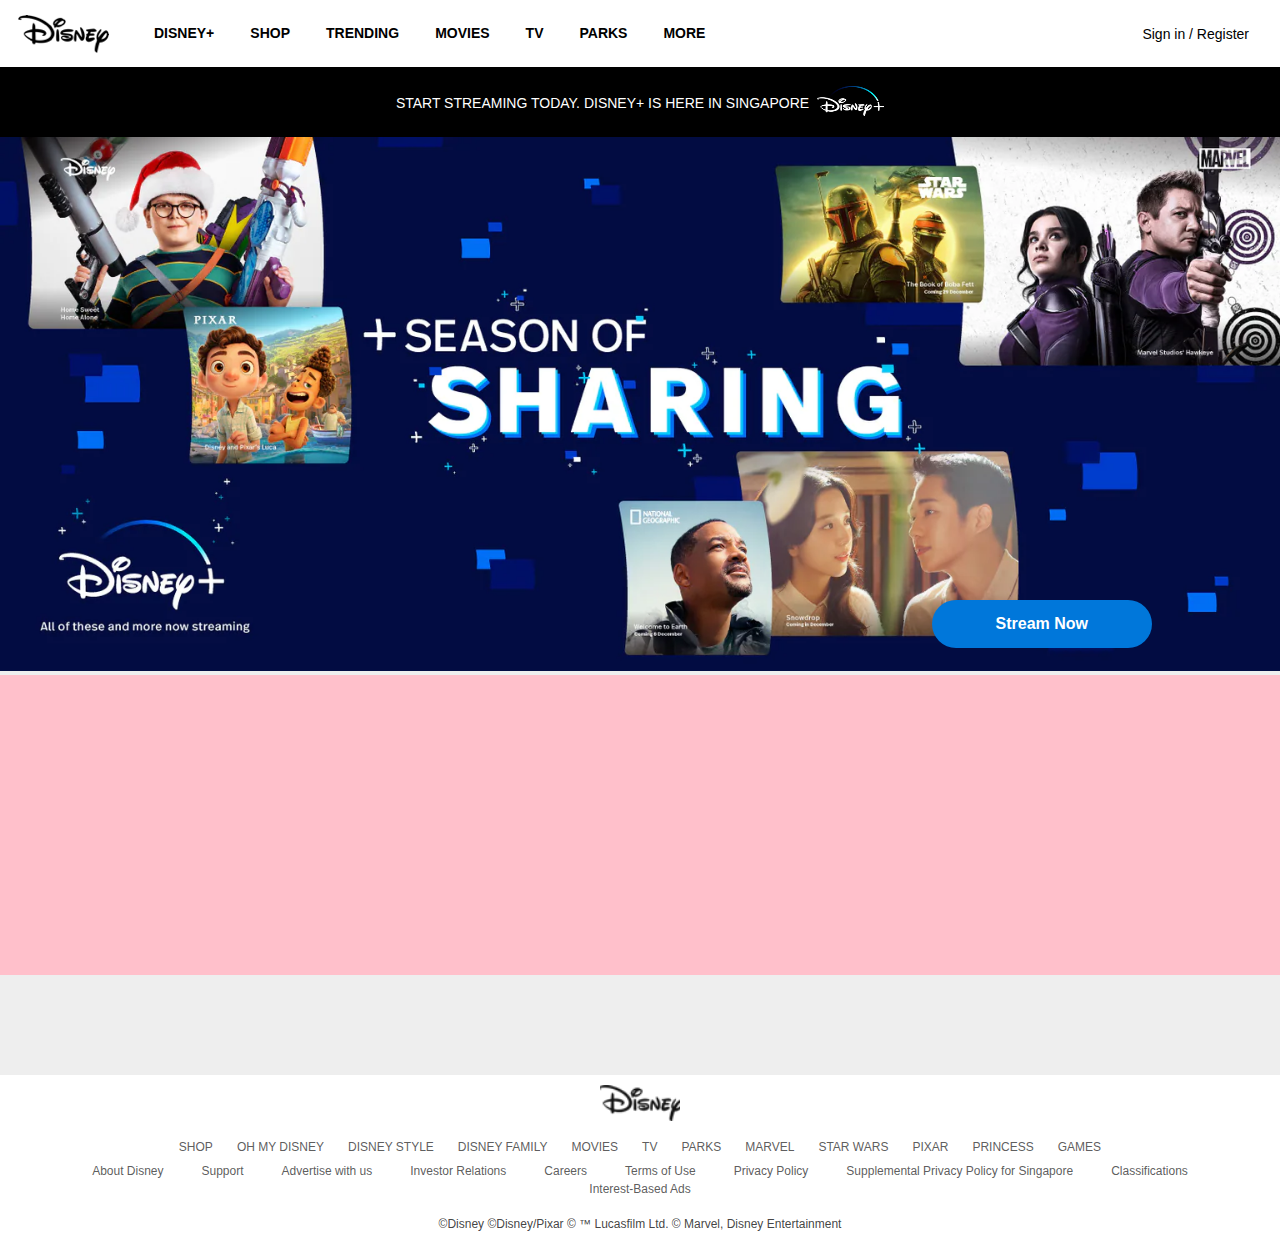
==== src/html/index.html @ b265f733 "Merge branch 'main' of https://github.com/ddbdzung/BTL_Web_HIT_2021" ====
<!DOCTYPE html>
<html lang="en">
<head>
    <meta charset="UTF-8">
    <meta http-equiv="X-UA-Compatible" content="IE=edge">
    <meta name="viewport" content="width=device-width, initial-scale=1.0">
    <title></title>
    <link rel="stylesheet" href="./assets/font/icon/themify-icons/themify-icons.css">
    <link rel="stylesheet" href="../../assets/css/template_2.css">
    <link rel="stylesheet" href="../../assets/css/disney.css">
</head>
<body>
    <div id="app">
        <div id="header">
            <div class="left-header">
                <ul class="nav">
                    <li>
                        <a class="disney-logo-header" id="HeadingDisney" href="#"></a>
                    </li>
                    <li>
                        <a class="heading" id="HeadingDisneyPlus" href="#">Disney+</a>
                    </li>
                    <li>
                        <a class="heading" id="HeadingShop" href="#">Shop</a>
                        <span class="subnav subnav-shop">
                            <a href="#">Mickey Mouse and Friends</a>
                            <a href="#">Disney and Pixar</a>
                            <a href="#">Marvel</a>
                            <a href="#">Frozen</a>
                            <a href="#">Princess</a>
                            <a href="#">Star Wars</a>
                        </span>
                    </li>
                    <li>
                        <a class="heading" id="HeadingTrending" href="#">Trending</a>
                        <span class="subnav subnav-trending">
                            <a href="#">Oh My Disney</a>
                            <a href="#">Disney Style</a>
                            <a href="#">Disney Family</a>
                        </span>
                    </li>
                    <li>
                        <a class="heading" id="HeadingMovies" href="#">Movies</a>
                        <span class="subnav subnav-movies">
                            <a href="#">In Cinemas & More</a>
                            <a href="#">Marvel Studio's Black window</a>
                            <a href="#">Disney's Jungle Cruise</a>
                            <a href="#">Disney's Cruella</a>
                        </span>
                    </li>
                    <li>
                        <a class="heading" id="HeadingTv" href="#">Tv</a>
                        <span class="subnav subnav-tv">
                            <a href="#">Birthday Book</a>
                            <a href="#">TV Schedule</a>
                        </span>
                    </li>
                    <li>
                        <a class="heading" id="HeadingParks" href="#">Parks</a>
                    </li>
                    <li>
                        <a class="heading" id="HeadingMore" href="#">More</a>
                        <span class="subnav subnav-more">
                            <a href="#">Marvel</a>
                            <a href="#">Pixar</a>
                            <a href="#">Disney Princess</a>
                            <a href="#">Star Wars</a>
                            <a href="#">Games</a>
                        </span>
                    </li>
                </ul>
            </div>
            <div class="right-header">
                <a id="signin-register" href="#">Sign in / Register</a>
            </div>
        </div>
        <div id="content-container">
            <div class="head-content-container">
                <div class="head-content-line">
                    <a id="head-content-click" href="#"></a>
                    <span id="head-content" href="#">Start streaming today. Disney+ is here in Singapore</span>
                    <span class="logo-head-content-container">
                        <img src="../../assets/lib/disney/disney-plus.png" id="head-content-logo" alt="disney-plus-img">
                    </span>
                </div>
            </div>

            <div id="slider">
                <a href="#" id="slider-image-click">
                    <img id="slider-image" src="../../assets/lib/disney/slider.webp" alt="">
                </a>
                <div class="stream-btn-container">
                    <a class="stream-btn" href="#">Stream Now</a>
                </div>
            </div>

            <div id="bound">
                
            </div>
        </div>
        <div id="footer">
            <div class="footer-container">
                <div class="logofooter-container"></div>
                <ul id="nav-footer-about">
                    <li><a href="#">SHOP</a></li>
                    <li><a href="#">OH MY DISNEY</a></li>
                    <li><a href="#">DISNEY STYLE</a></li>
                    <li><a href="#">DISNEY FAMILY</a></li>
                    <li><a href="#">MOVIES</a></li>
                    <li><a href="#">TV</a></li>
                    <li><a href="#">PARKS</a></li>
                    <li><a href="#">MARVEL</a></li>
                    <li><a href="#">STAR WARS</a></li>
                    <li><a href="#">PIXAR</a></li>
                    <li><a href="#">PRINCESS</a></li>
                    <li><a href="#">GAMES</a></li>
                </ul>
                <ul id="nav-footer-legal">
                    <li><a href="#">About Disney</a></li>
                    <li><a href="#">Support</a></li>
                    <li><a href="#">Advertise with us</a></li>
                    <li><a href="#">Investor Relations</a></li>
                    <li><a href="#">Careers</a></li>
                    <li><a href="#">Terms of Use</a></li>
                    <li><a href="#">Privacy Policy</a></li>
                    <li><a href="#">Supplemental Privacy Policy for Singapore</a></li>
                    <li><a href="#">Classifications</a></li>
                    <li><a href="#">Interest-Based Ads</a></li>
                </ul>
                <div id="footer-copyright">
                    ©Disney ©Disney/Pixar © ™ Lucasfilm Ltd. © Marvel, 
                    <span class="branding">
                        Disney Entertainment
                    </span>
                </div>
            </div>
        </div>
    </div>
</body>
</html>
---- assets/css/template_2.css ----
/** 
 ** Dành cho layout sử dụng flex-box thuần, không dùng float
 */
/* Begin General */

* {
    box-sizing: border-box;
    margin: 0;
    padding: 0;
}

a {
    color: #000;
}

html {
    font-family: Helvetica, Arial, sans-serif;
}

body {
    background-color: rgb(238, 238, 238);
}

/* End General */

#app {
    position: relative;
    width: 100vw;
    min-height: 100vh;
}

#app::after {
    content: '';
    display: block;
    height: 165px; /* Set same as footer's height */
}

/* Begin Header */

#header {
    height: 67px;
    width: 100%;
    background-color: #fff !important;
    display: flex;
    flex-direction: row;
    justify-content: space-between;
    font-size: 14px;
    position: relative;
    z-index: 11;
}

.left-header {
    height: inherit;
    flex-grow: 7;

}

.left-header .nav {
    list-style-type: none;
    display: flex;
    flex-direction: row;
    justify-content: flex-start;
}

.left-header .disney-logo-header {
    display: inline-block;
    background-image: url(../../assets/lib/disney/disney-logo-header.png);
    background-repeat: no-repeat;
    background-position-y: 50%;
    height: 26px;
    width: 100px;
}

.left-header .nav li {
    height: 67px;
}

.left-header .nav li > a {
    font-weight: bold;
    line-height: 67px;
    display: block;
    height: 67px;
    text-transform: uppercase;
    text-decoration: none;
    margin: 0 18px;
}

.left-header .nav .subnav a {
    text-transform: capitalize;
}

.left-header .nav .subnav {
    display: none;
    position: absolute;
    top: 100%;
    left: 0;
    right: 0;
    height: 54px;
}

.left-header .nav li:hover .subnav {
    display: inline-block;
    position: absolute;
    left: 0;
    right: 0;
    background-color: #303030;
}

.left-header .nav li:hover > a:not(#HeadingDisneyPlus, #HeadingDisney, #HeadingParks):before {
    content: "";
    position: absolute;
    bottom: 0;
    border-left: solid transparent 9px;
    border-right: solid transparent 9px;
    border-bottom: solid #232b2d 9px;
    border-radius: 0;
    background-color: transparent;
    height: 0;
    width: 0;
}

.left-header .nav li:hover .subnav > a {
    display: inline-block;
    text-decoration: none;
    font-size: 14px;
    font-weight: 600;
    color: white;
    padding: 0 20px;
    line-height: 54px;
}

.left-header .nav li:hover .subnav > a:before {
    content: "";
    padding-left: 20px;
}

.left-header .nav li:hover .subnav > a:hover {
    font-size: 15px;
}

.right-header {
    flex-grow: 3;
    display: flex;
    justify-content: flex-end;
    align-items: center;
}

.right-header #signin-register {
    display: inline-block;
    padding: 12px 6px;
    text-decoration: none !important;
    font-weight: 400;
    margin-right: 25px;
}

/* End Header */

/* Begin Footer */

#footer {
    height: 165px;
    width: 100%;
    margin: 32px 0 0 0;
    position: absolute;
    z-index: 1;
    bottom: 0;
    background-color: #fff !important;
}

.footer-container {
    margin-top: 10px;
    padding: 0 24px;
}

.logofooter-container {
    width: 80px;
    height: 36px;
    padding-left: 4px;
    margin: 0 auto;
    background: url(../lib/disney/disney-logo-footer.png) top center / cover no-repeat;
}

#nav-footer-about {
    padding: 16px 0 6px 0;
    display: flex;
    flex-direction: row;
    justify-content: center;
    flex-wrap: wrap;

}

#nav-footer-legal {
    padding-bottom: 20px;
    display: flex;
    flex-direction: row;
    justify-content: center;
    flex-wrap: wrap;
}

#nav-footer-about > li {
    list-style-type: none;
    margin: 0 12px;
}

#nav-footer-legal > li {
    list-style-type: none;
    margin: 0 14px;
    padding: 0 5px;
}

#nav-footer-about > li:first-child {
    padding-left: 15px;
}

#nav-footer-about > li:last-child {
    padding-right: 15px;
}

#nav-footer-legal > li > a,
#nav-footer-about > li > a {
    color: rgba(51, 51, 51, 0.808);
    font-size: 12px;
    line-height: 14.4px;
    text-decoration: none;
    font-weight: lighter;
}

#nav-footer-legal > li > a:hover,
#nav-footer-about > li > a:hover {
    color: #1786eb;
}

#footer-copyright {
    color: rgba(51, 51, 51, 0.925);
    font-size: 12px;
    margin: 0 2px;
    text-align: center;
}

/* End Footer */
---- assets/css/disney.css ----
#content-container {}

/* Begin head-content-container */

.head-content-container {
    width: 100%;
    height: 70px;
    background-color: #000;
    padding: 9px 0 8px 0;
}

.head-content-container:hover {
    cursor: pointer;
}

.head-content-line {
    position: relative;
    width: 100%;
    height: 100%;
    display: flex;
    flex-direction: row;
    justify-content: center;
    align-items: center;
}

#head-content-click {
    position: absolute;
    width: 100%;
    height: 100%;
    top: 0;
    left: 0;
    z-index: 10;
    text-decoration: none;
}

#head-content {
    color: white;
    text-align: center;
    text-decoration: none;
    text-transform: uppercase;
    padding: 9px 0 8px 0;
    font-size: 14px;
    font-weight: normal;
}

#head-content-logo {
    width: 67px;
    height: 30px;
    margin-left: 8px;
}

/* End head-content-container */

/* Begin slider */

#slider {
    overflow: hidden;
    position: relative;
}

#slider-image-click {
    text-decoration: none;
}

#slider-image {
    width: 100%;
    height: 100%;
    transition: 0.25s linear;
}

#slider-image-click:hover #slider-image {
    transform: scale(1.03);
    cursor: pointer;
}

.stream-btn-container {
    position: absolute;
    bottom: 5%;
    right: 10%;
    z-index: 1;
    border: 1px;
}

.stream-btn {
    border-radius: 24px;
    background-color: rgb(0, 119, 218);
    display: inline-block;
    padding: 16px 64px;
    font-size: 16px;
    font-weight: 600;
    line-height: 16px;
    color: #fff;
    text-decoration: none;
}

.stream-btn:hover {
    cursor: pointer;
    background-color: rgb(0, 112, 204);
}

/* End slider */

/* Begin Bound */

#bound {
    width: 100%;
    padding: 20px 0;
    height: 300px;
    background-color: pink;
    margin-bottom: 100px;
}
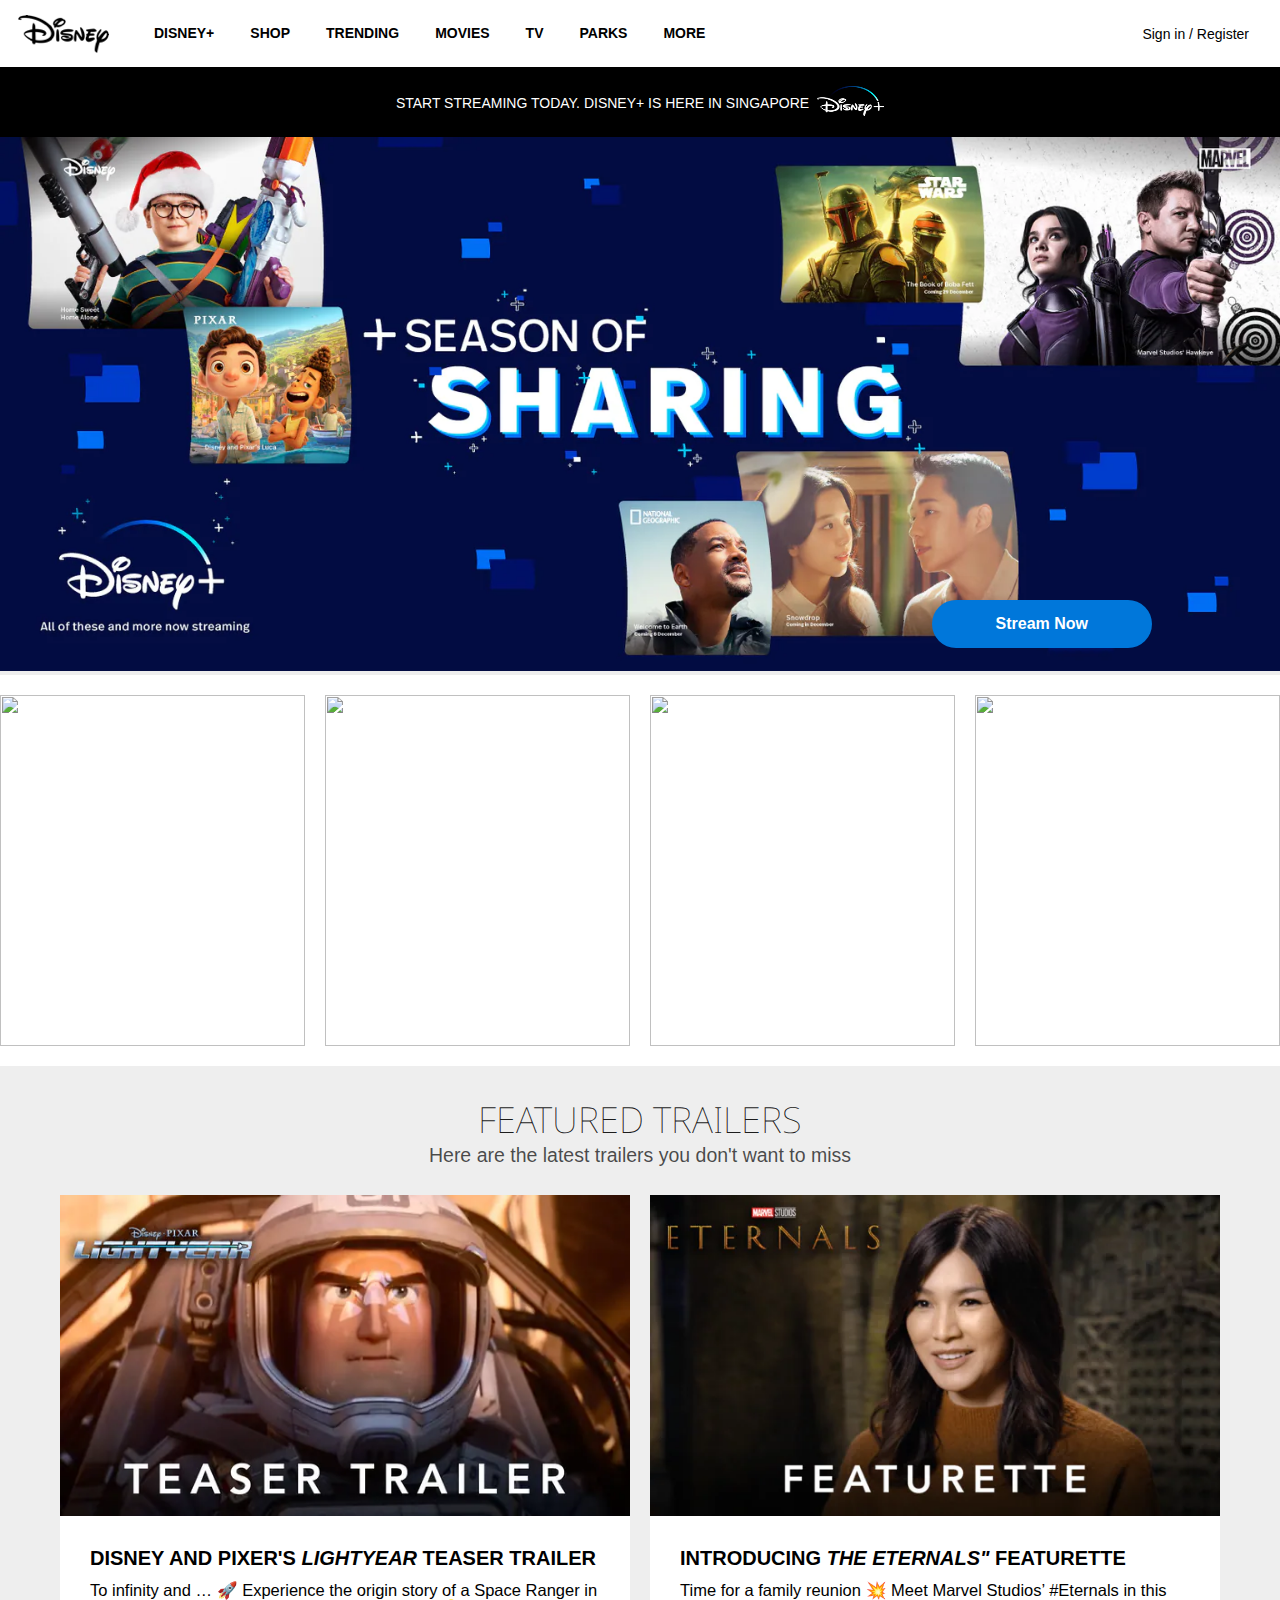
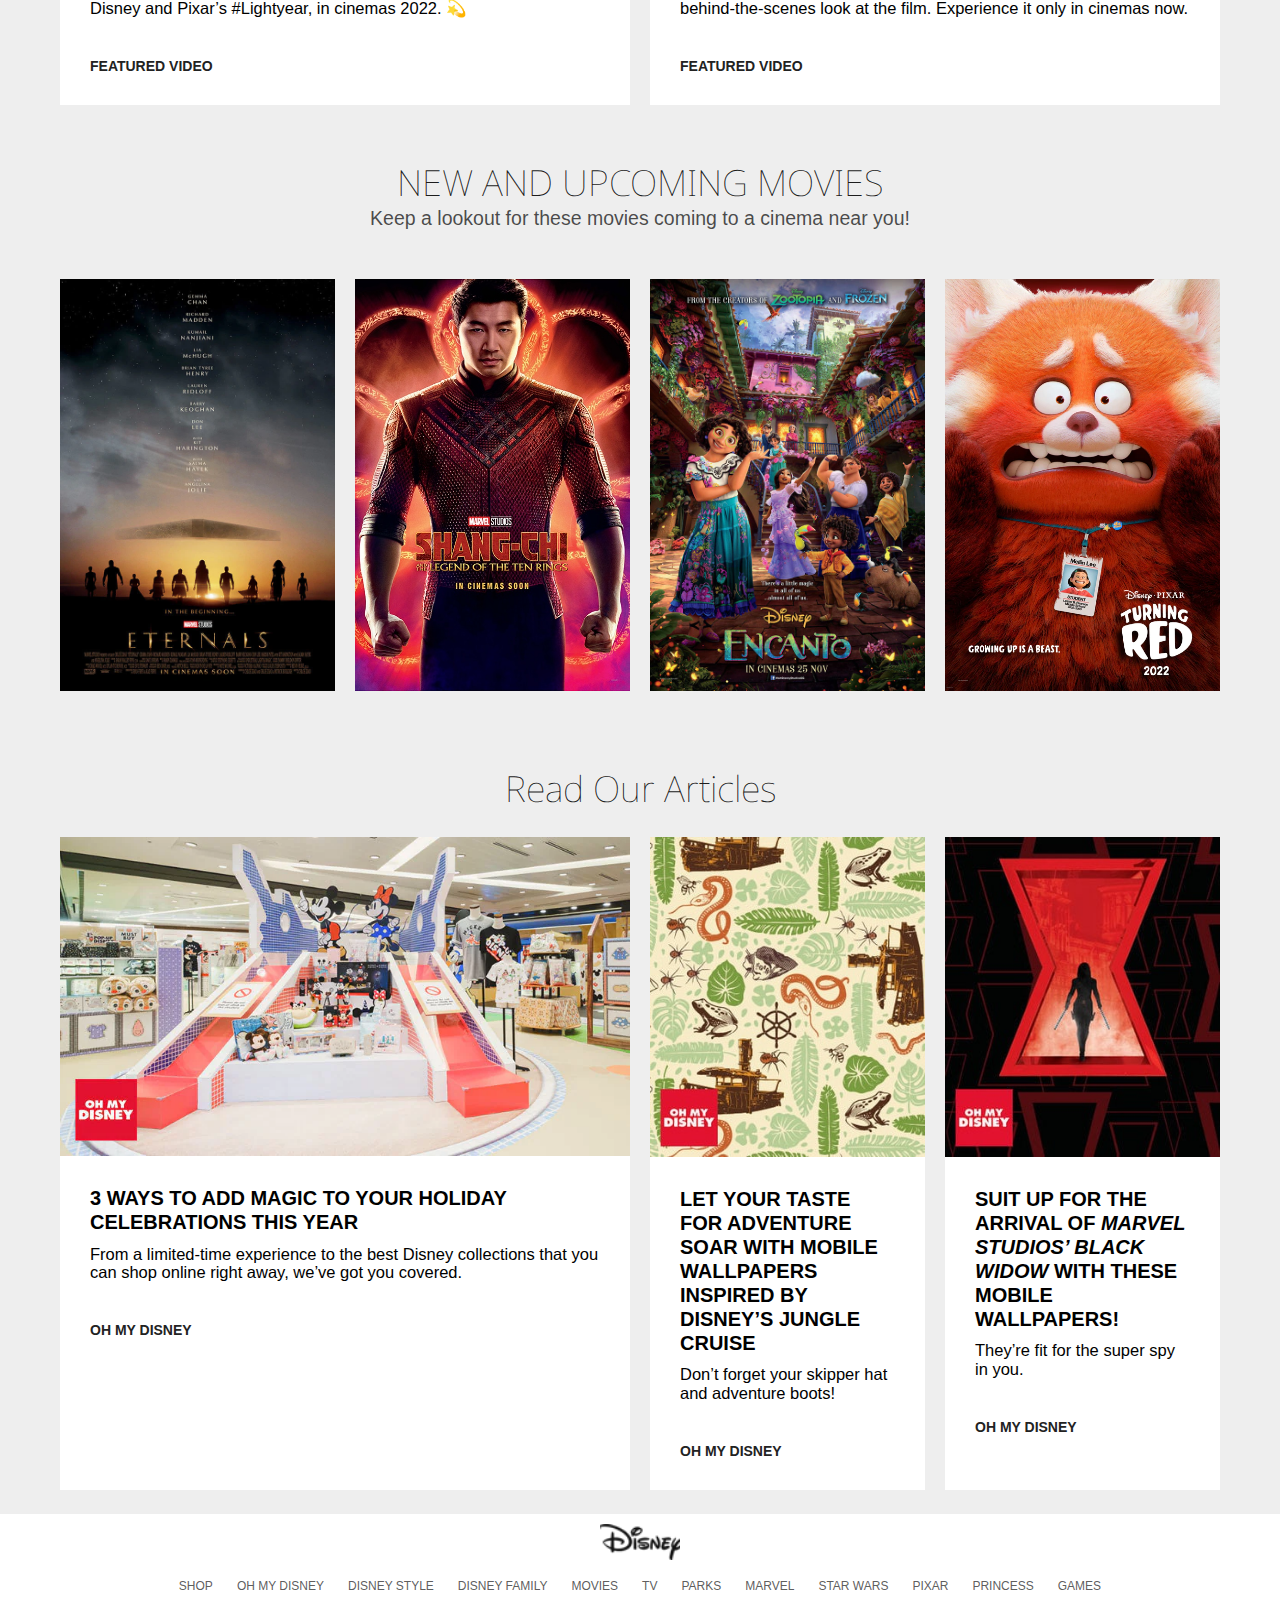
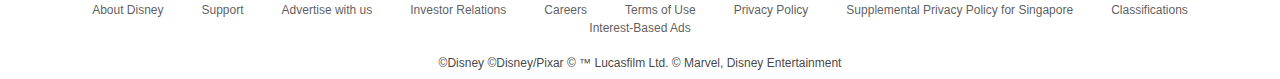
==== commit ec7a3d2a: "Finish 80% Disney_HomePage and fix template.css" ====
--- a/src/html/index.html
+++ b/src/html/index.html
@@ -8,6 +8,9 @@
     <link rel="stylesheet" href="./assets/font/icon/themify-icons/themify-icons.css">
     <link rel="stylesheet" href="../../assets/css/template_2.css">
     <link rel="stylesheet" href="../../assets/css/disney.css">
+    <link rel="preconnect" href="https://fonts.googleapis.com">
+    <link rel="preconnect" href="https://fonts.gstatic.com" crossorigin>
+    <link href="https://fonts.googleapis.com/css2?family=Noto+Sans&display=swap" rel="stylesheet">
 </head>
 <body>
     <div id="app">
@@ -74,6 +77,7 @@
                 <a id="signin-register" href="#">Sign in / Register</a>
             </div>
         </div>
+
         <div id="content-container">
             <div class="head-content-container">
                 <div class="head-content-line">
@@ -94,10 +98,308 @@
                 </div>
             </div>
 
-            <div id="bound">
-                
-            </div>
+            <div id="main-content-1">
+                <div class="main-content-1-container">
+                    <div class="item-container item-container-1">
+                        <div class="aspect-ratio item mc1-item-1">
+                            <a href="#" class="item-link item-link-1">
+                                <div class="background-item">
+                                    <img src="../../assets/lib/disney/first-main-1.jpeg" alt="" class="item-image item-image-1">
+                                </div>
+                            </a>
+                        </div>
+                        <div class="detail-item detail-item-1">
+                            <div class="detail-item-title">
+                                <p>
+                                    DISNEY'S <i>ENCANTO</i>
+                                </p>
+                            </div>
+                            <div class="detail-item-desc">
+                                <p>
+                                    GET TICKETS
+                                </p>
+                            </div>
+                        </div>
+                    </div>
+                    <div class="item-container item-container-2">
+                        <div class="aspect-ratio item mc1-item-2">
+                            <a href="#" class="item-link item-link-2">
+                                <div class="background-item">
+                                    <img src="../../assets/lib/disney/first-main-2.jpeg" alt="" class="item-image item-image-2">
+                                </div>
+                            </a>
+                        </div>
+                        <div class="detail-item detail-item-2">
+                            <div class="detail-item-title">
+                                <p>
+                                    NOW STREAMING ON<br>
+                                    DISNEY+
+                                </p>
+                            </div>
+                            <div class="detail-item-desc">
+                                <p>
+                                    SIGN IN NOW
+                                </p>
+                            </div>
+                        </div>
+                    </div>
+                    <div class="item-container item-container-3">
+                        <div class="aspect-ratio item mc1-item-3">
+                            <a href="#" class="item-link item-link-3">
+                                <div class="background-item">
+                                    <img src="../../assets/lib/disney/first-main-3.jpeg" alt="" class="item-image item-image-3">
+                                </div>
+                            </a>
+                        </div>
+                        <div class="detail-item detail-item-3">
+                            <div class="detail-item-title">
+                                <p>
+                                    MARVEL STUDIOS'<br>
+                                    <i>ETERNALS</i>
+                                </p>
+                            </div>
+                            <div class="detail-item-desc">
+                                <p>
+                                    GET TICKETS
+                                </p>
+                            </div>
+                        </div>
+                    </div>
+                    <div class="item-container item-container-4">
+                        <div class="aspect-ratio item mc1-item-4">
+                            <a href="#" class="item-link item-link-4">
+                                <div class="background-item">
+                                    <img src="../../assets/lib/disney/first-main-4.jpeg" alt="" class="item-image item-image-4">
+                                </div>
+                            </a>
+                        </div>
+                        <div class="detail-item detail-item-4">
+                            <div class="detail-item-title">
+                                <p>
+                                    A MICKEY <br>
+                                    CELEBRATION
+                                </p>
+                            </div>
+                            <div class="detail-item-desc">
+                                <p>
+                                    GET TICKETS
+                                </p>
+                            </div>
+                        </div>
+                    </div>
+                </div>
+            </div>
+            <!-- End main-content-1 -->
+
+            <!-- Begin main-content-2 -->
+            <div id="main-content-2">
+                <div class="module-header-container">
+                    <div class="module-header">
+                        <div class="title">
+                            <h2>
+                                <span class="head-title">FEATURED TRAILERS</span>
+                            </h2>  
+                        </div>
+                        <p>Here are the latest trailers you don't want to miss</p>
+                    </div>
+                </div>
+                <div class="main-content-2-grid-container">
+                    <div class="mc2-item-container mc2-item-1">
+                        <div class="mc2-item-flex">
+                            <div class="mc2-aspect-ratio">
+                                <a href="#" class="item-link mc2-item-link-">
+                                    <div class="background-image">
+                                        <img src="../../assets/lib/disney/mc2-1.jpeg" alt="" class="mc2-item-image mc2-item-image-">
+                                    </div>
+                                </a>
+                            </div>
+                            <div class="detail-container">
+                                <div class="title">
+                                    <p>
+                                        <b>
+                                            DISNEY AND PIXER'S
+                                            <i>
+                                                LIGHTYEAR
+                                            </i>
+                                            TEASER TRAILER
+                                        </b>
+                                    </p>
+                                </div>
+                                <div class="desc">To infinity and … 🚀 Experience the origin story of a Space Ranger in Disney and Pixar’s #Lightyear, in cinemas 2022. 💫</div>
+                                <div class="category">FEATURED VIDEO</div>
+                            </div>
+                        </div>
+                    </div>
+                    <div class="mc2-item-container mc2-item-2">
+                        <div class="mc2-item-flex">
+                            <div class="mc2-aspect-ratio">
+                                <a href="#" class="item-link mc2-item-link-">
+                                    <div class="background-image">
+                                        <img src="../../assets/lib/disney/mc2-2.png" alt="" class="mc2-item-image mc2-item-image-">
+                                    </div>
+                                </a>
+                            </div>
+                            <div class="detail-container">
+                                <div class="title">
+                                    <p>
+                                        <b>
+                                            INTRODUCING
+                                            <i>
+                                                THE ETERNALS"
+                                            </i>
+                                            FEATURETTE
+                                        </b>
+                                    </p>
+                                </div>
+                                <div class="desc">Time for a family reunion︎ 💥 Meet Marvel Studios’ #Eternals in this behind-the-scenes look at the film. Experience it only in cinemas now.</div>
+                                <div class="category">FEATURED VIDEO</div>
+                            </div>
+                        </div>
+                    </div>
+                </div>
+            </div>
+            <!-- End main-content-2 -->
+
+            <!-- Begin main-content-3 -->
+            <div id="main-content-3">
+                <div class="module-header-container">
+                    <div class="module-header">
+                        <div class="title">
+                            <h2>
+                                <span class="head-title">NEW AND UPCOMING MOVIES</span>
+                            </h2>  
+                        </div>
+                        <p>Keep a lookout for these movies coming to a cinema near you!</p>
+                    </div>
+                </div>
+                <div class="main-content-3-container">
+                    <div class="item-container item-container-1">
+                        <div class="aspect-ratio-3 item mc3-item-1">
+                            <a href="#" class="item-link item-link-1">
+                                <div class="background-item">
+                                    <img src="../../assets/lib/disney/mc3-1.webp" alt="" class="item-image item-image-1">
+                                </div>
+                            </a>
+                        </div>
+                    </div>
+                    <div class="item-container item-container-2">
+                        <div class="aspect-ratio-3 item mc3-item-2">
+                            <a href="#" class="item-link item-link-2">
+                                <div class="background-item">
+                                    <img src="../../assets/lib/disney/mc3-2.jpeg" alt="" class="item-image item-image-2">
+                                </div>
+                            </a>
+                        </div>
+                    </div>
+                    <div class="item-container item-container-3">
+                        <div class="aspect-ratio-3 item mc3-item-3">
+                            <a href="#" class="item-link item-link-3">
+                                <div class="background-item">
+                                    <img src="../../assets/lib/disney/mc3-3.webp" alt="" class="item-image item-image-3">
+                                </div>
+                            </a>
+                        </div>
+                    </div>
+                    <div class="item-container item-container-4">
+                        <div class="aspect-ratio-3 item mc3-item-4">
+                            <a href="#" class="item-link item-link-4">
+                                <div class="background-item">
+                                    <img src="../../assets/lib/disney/mc3-4.webp" alt="" class="item-image item-image-4">
+                                </div>
+                            </a>
+                        </div>
+                    </div>
+                </div>
+            </div>
+            <!-- End main-content-3 -->
+
+            <!-- Begin main-content-4 -->
+            <div id="main-content-4">
+                <div class="module-header-container">
+                    <div class="module-header">
+                        <div class="title">
+                            <h2>
+                                <span class="head-title">Read Our Articles</span>
+                            </h2>  
+                        </div>
+                    </div>
+                </div>
+                <div class="main-content-4-grid-container">
+                    <div class="mc4-item-container mc4-item-1">
+                        <div class="mc4-item-flex">
+                            <div class="mc4-aspect-ratio">
+                                <a href="#" class="item-link mc4-item-link-1">
+                                    <div class="background-image">
+                                        <img src="../../assets/lib/disney/mc4-1.webp" alt="" class="mc4-item-image mc4-item-image-1">
+                                    </div>
+                                </a>
+                            </div>
+                            <div class="detail-container">
+                                <div class="title">
+                                    <p>
+                                        <b>
+                                            3 WAYS TO ADD MAGIC TO YOUR HOLIDAY CELEBRATIONS THIS YEAR
+                                        </b>
+                                    </p>
+                                </div>
+                                <div class="desc">From a limited-time experience to the best Disney collections that you can shop online right away, we’ve got you covered.</div>
+                                <div class="category">Oh My Disney</div>
+                            </div>
+                        </div>
+                    </div>
+                    <div class="mc4-item-container mc4-item-2">
+                        <div class="mc4-item-flex">
+                            <div class="mc4-aspect-ratio-1">
+                                <a href="#" class="item-link mc4-item-link-2">
+                                    <div class="background-image">
+                                        <img src="../../assets/lib/disney/mc4-2.jpeg" alt="" class="mc4-item-image mc4-item-image-2">
+                                    </div>
+                                </a>
+                            </div>
+                            <div class="detail-container">
+                                <div class="title">
+                                    <p>
+                                        <b>
+                                            LET YOUR TASTE FOR ADVENTURE SOAR WITH MOBILE WALLPAPERS INSPIRED BY DISNEY’S JUNGLE CRUISE
+                                        </b>
+                                    </p>
+                                </div>
+                                <div class="desc">Don’t forget your skipper hat and adventure boots!</div>
+                                <div class="category">Oh My Disney</div>
+                            </div>
+                        </div>
+                    </div>
+                    <div class="mc4-item-container mc4-item-3">
+                        <div class="mc4-item-flex">
+                            <div class="mc4-aspect-ratio-1">
+                                <a href="#" class="item-link mc4-item-link-3">
+                                    <div class="background-image">
+                                        <img src="../../assets/lib/disney/mc4-3.jpeg" alt="" class="mc4-item-image mc4-item-image-3">
+                                    </div>
+                                </a>
+                            </div>
+                            <div class="detail-container">
+                                <div class="title">
+                                    <p>
+                                        <b>
+                                            SUIT UP FOR THE ARRIVAL OF 
+                                            <i>
+                                                MARVEL STUDIOS’ BLACK WIDOW
+                                            </i>
+                                            WITH THESE MOBILE WALLPAPERS!
+                                        </b>
+                                    </p>
+                                </div>
+                                <div class="desc">They’re fit for the super spy in you.</div>
+                                <div class="category">Oh My Disney</div>
+                            </div>
+                        </div>
+                    </div>
+                </div>
+            </div>
+            <!-- End main-content-4 -->
         </div>
+
         <div id="footer">
             <div class="footer-container">
                 <div class="logofooter-container"></div>
@@ -137,4 +439,4 @@
         </div>
     </div>
 </body>
-</html>+</html>
--- a/assets/css/template_2.css
+++ b/assets/css/template_2.css
@@ -25,8 +25,6 @@
 
 #app {
     position: relative;
-    width: 100vw;
-    min-height: 100vh;
 }
 
 #app::after {
@@ -46,7 +44,7 @@
     justify-content: space-between;
     font-size: 14px;
     position: relative;
-    z-index: 11;
+    z-index: 3;
 }
 
 .left-header {
--- a/assets/css/disney.css
+++ b/assets/css/disney.css
@@ -1,5 +1,3 @@
-#content-container {}
-
 /* Begin head-content-container */
 
 .head-content-container {
@@ -100,12 +98,292 @@
 
 /* End slider */
 
-/* Begin Bound */
-
-#bound {
-    width: 100%;
+/* Begin main-content-1 */
+
+#main-content-1 {
+    background-color: #fff;
+}
+
+#main-content-1 .main-content-1-container {
+    display: grid;
+    grid-template-columns: repeat(4, 1fr);
+    column-gap: 20px;
+    justify-items: stretch;
+
+    width: 100%;
+    height: 100%;
     padding: 20px 0;
-    height: 300px;
-    background-color: pink;
-    margin-bottom: 100px;
-}+}
+
+.main-content-1-container .item-container {
+    position: relative;
+}
+
+.main-content-1-container .aspect-ratio {
+    display: block;
+    position: relative;
+    overflow: hidden;
+    padding-bottom: 115%;
+    min-height: 100%;
+}
+
+.item-link {
+    text-decoration: none;
+}
+
+.item-link:hover .item-image {
+    transform: scale(1.03);
+    cursor: pointer;
+}
+
+.main-content-1-container .item-image {
+    display: block;
+    position: absolute;
+    top: 0;
+    left: 0;
+    width: 100%;
+    height: 100%;
+    transition: 0.25s linear;
+}   
+
+.detail-item {
+    color: #fff;
+    font-size: 24px;
+    width: 100%;
+    padding: 20px;
+    text-align: center;
+    line-height: 30px;
+
+    position: absolute;
+    bottom: 0;
+}   
+
+.detail-item-container p {
+    display: block;
+}
+
+.detail-item-title {
+    margin-bottom: 2px;
+}
+
+.detail-item-desc {
+    font-size: 16px;
+    margin-top: 10px;
+    margin-bottom: 5px;
+}
+
+/* End main-content-1 */
+
+/* Begin main-content-2 */
+
+#main-content-2 {
+    padding: 24px 60px;
+}
+
+.mc2-item-flex {
+    background-color: #fff;
+    flex-direction: column;
+    flex-grow: 1;
+    min-height: 100%;
+}
+
+.module-header {
+    text-align: center;
+    margin-bottom: 30px;
+}
+
+.module-header > .title {
+    line-height: 36px;
+}
+
+.head-title {
+    display: block;
+    font-size: 36px;
+    font-family: 'Noto Sans', sans-serif;
+    line-height: 36px;
+    font-weight: 100;
+    margin: 12px 0 8px 0;
+    color: rgba(0, 0, 0, 0.9);
+}
+
+.module-header > p {
+    display: block;
+    margin-bottom: 8px;
+    font-size: 19.5px;
+    line-height: 19.5px;
+    color: rgba(0, 0, 0, 0.7);
+}
+
+.main-content-2-grid-container {
+    display: grid;
+    column-gap: 20px;
+    grid-template-columns: repeat(2, 1fr);
+    justify-items: stretch;
+
+    width: 100%;
+    height: 100%;
+}
+
+.mc2-item-container {
+    position: relative;
+}
+
+.mc2-aspect-ratio {
+    display: block;
+    position: relative;
+    overflow: hidden;
+    padding-bottom: 56.25%;
+    min-height: 100%;
+}
+
+.item-link:hover .mc2-item-image {
+    transform: scale(1.03);
+    cursor: pointer;    
+}
+
+.mc2-item-image {
+    display: block;
+    position: absolute;
+    top: 0;
+    left: 0;
+    width: 100%;
+    height: 100%;
+    transition: 0.25s linear;
+}   
+
+.detail-container {
+    padding: 30px 30px;
+    max-width: 100%;
+    min-height: 100%;
+
+    display: flex;
+    flex-direction: column;
+    flex-grow: 1;
+}
+
+.title > p {
+    font-size: 20px;
+    line-height: 24px;
+}
+
+.desc {
+    margin-top: 10.8px;
+    font-size: 16.5px;
+    line-height: 18.2px;
+}
+
+.category {
+    color: #222;
+    font-size: 14px;
+    font-weight: 700;
+    line-height: 1.3;
+    margin-top: 40px;
+    text-transform: uppercase;
+}
+
+/* End main-content-2 */
+
+/* Begin main-content-3 */
+
+#main-content-3 {
+    padding: 24px 60px;
+}
+
+.main-content-3-container {
+    display: grid;
+    grid-template-columns: repeat(4, 1fr);
+    column-gap: 20px;
+    justify-items: stretch;
+
+    width: 100%;
+    height: 100%;
+    padding: 20px 0;
+}
+
+.main-content-3-container .item-container {
+    position: relative;
+}
+
+.main-content-3-container .aspect-ratio-3 {
+    display: block;
+    position: relative;
+    overflow: hidden;
+    padding-bottom: 150%;
+    min-height: 100%;
+}
+
+.main-content-3-container .item-image {
+    display: block;
+    position: absolute;
+    top: 0;
+    left: 0;
+    width: 100%;
+    height: 100%;
+    transition: 0.25s linear;
+}   
+
+/* End main-content-3 */
+
+/* Begin main-content-4 */
+
+#main-content-4 {
+    padding: 24px 60px;
+}
+
+.mc4-item-container {
+    position: relative;
+}
+
+.mc4-item-flex {
+    background-color: #fff;
+    flex-direction: column;
+    flex-grow: 1;
+    min-height: 100%;
+}
+
+.main-content-4-grid-container {
+    display: grid;
+    column-gap: 20px;
+    grid-template-columns: repeat(4, 1fr);
+    justify-items: stretch;
+
+    width: 100%;
+    height: 100%;
+}
+
+.mc4-item-1 {
+    grid-column: 1 / span 2;
+}
+
+.mc4-aspect-ratio {
+    display: block;
+    position: relative;
+    overflow: hidden;
+    padding-bottom: 55.87%;
+    min-height: 100%;
+}
+
+.mc4-aspect-ratio-1 {
+    display: block;
+    position: relative;
+    overflow: hidden;
+    padding-bottom: 116.06%;
+    min-height: 100%;
+}
+
+.item-link:hover .mc4-item-image {
+    transform: scale(1.03);
+    cursor: pointer;    
+}
+
+.mc4-item-image {
+    display: block;
+    position: absolute;
+    top: 0;
+    left: 0;
+    width: 100%;
+    height: 100%;
+    transition: 0.25s linear;
+}   
+
+/* End main-content-4 */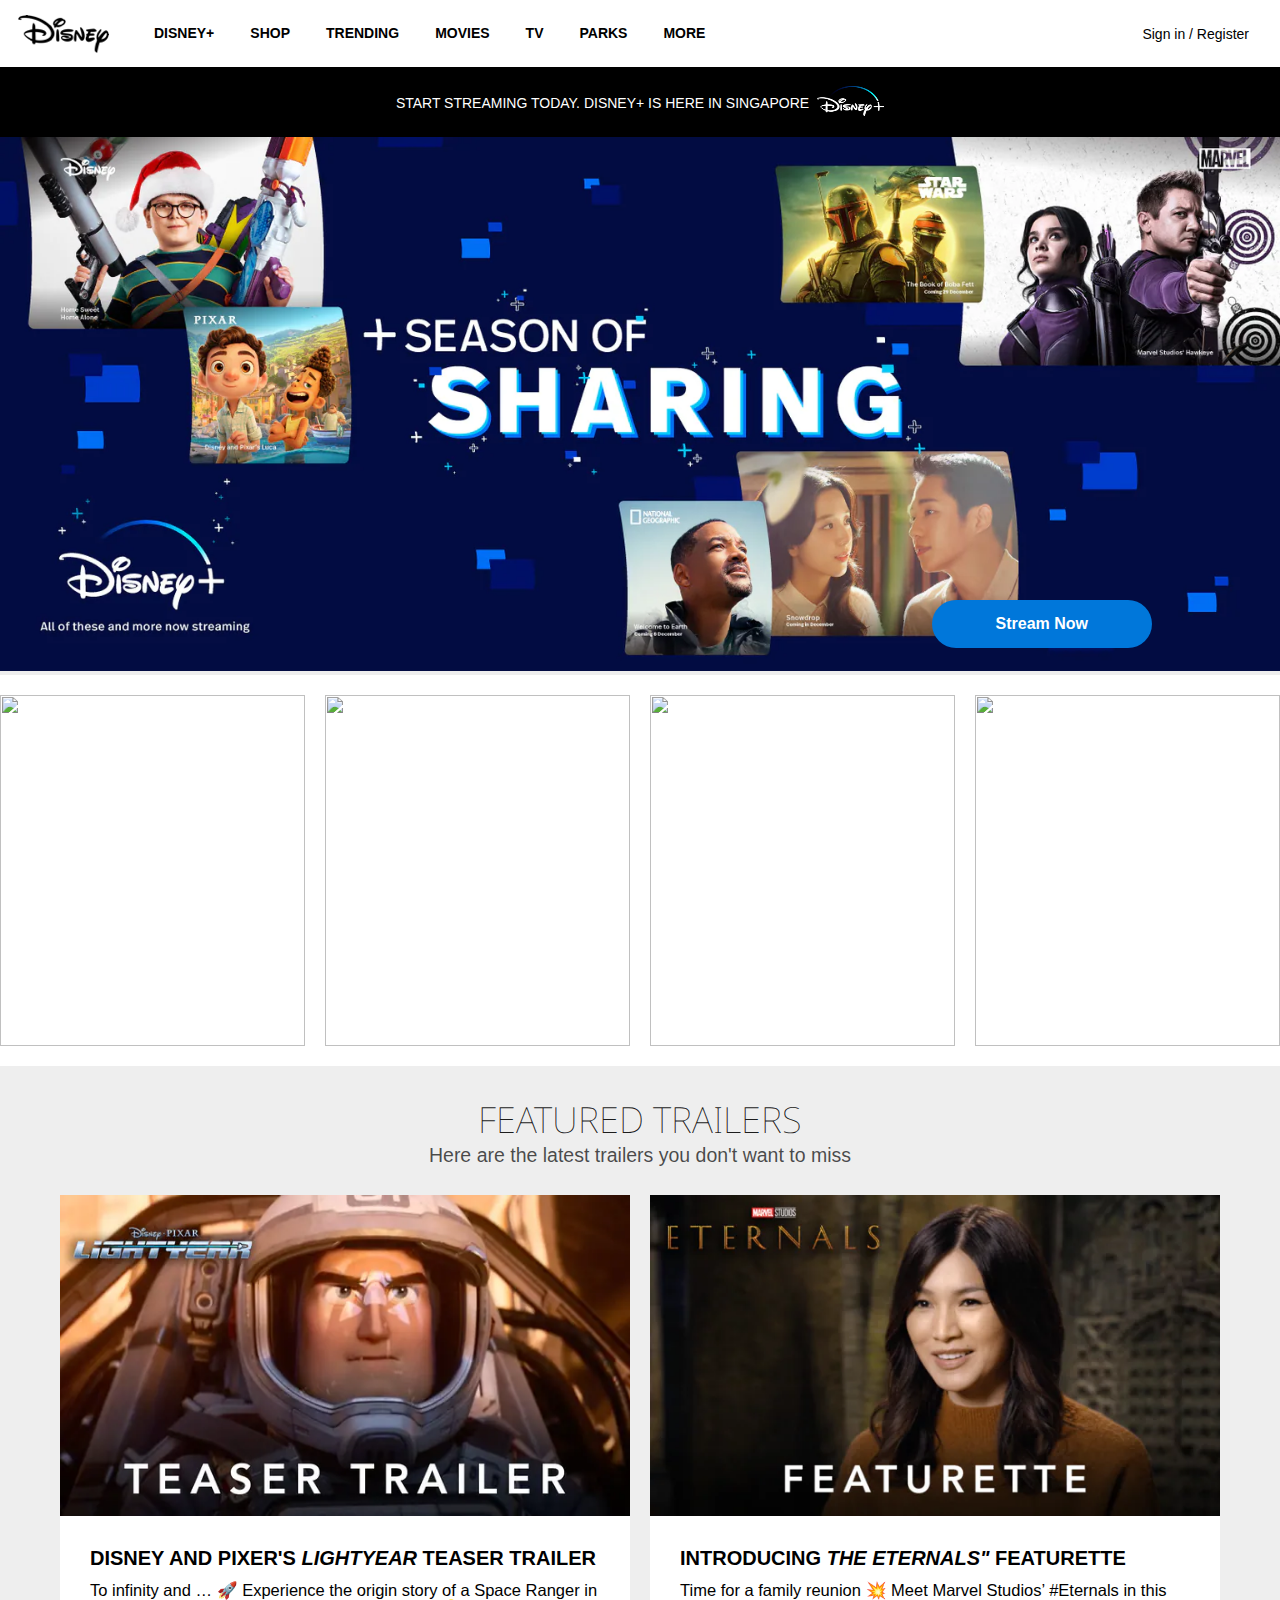
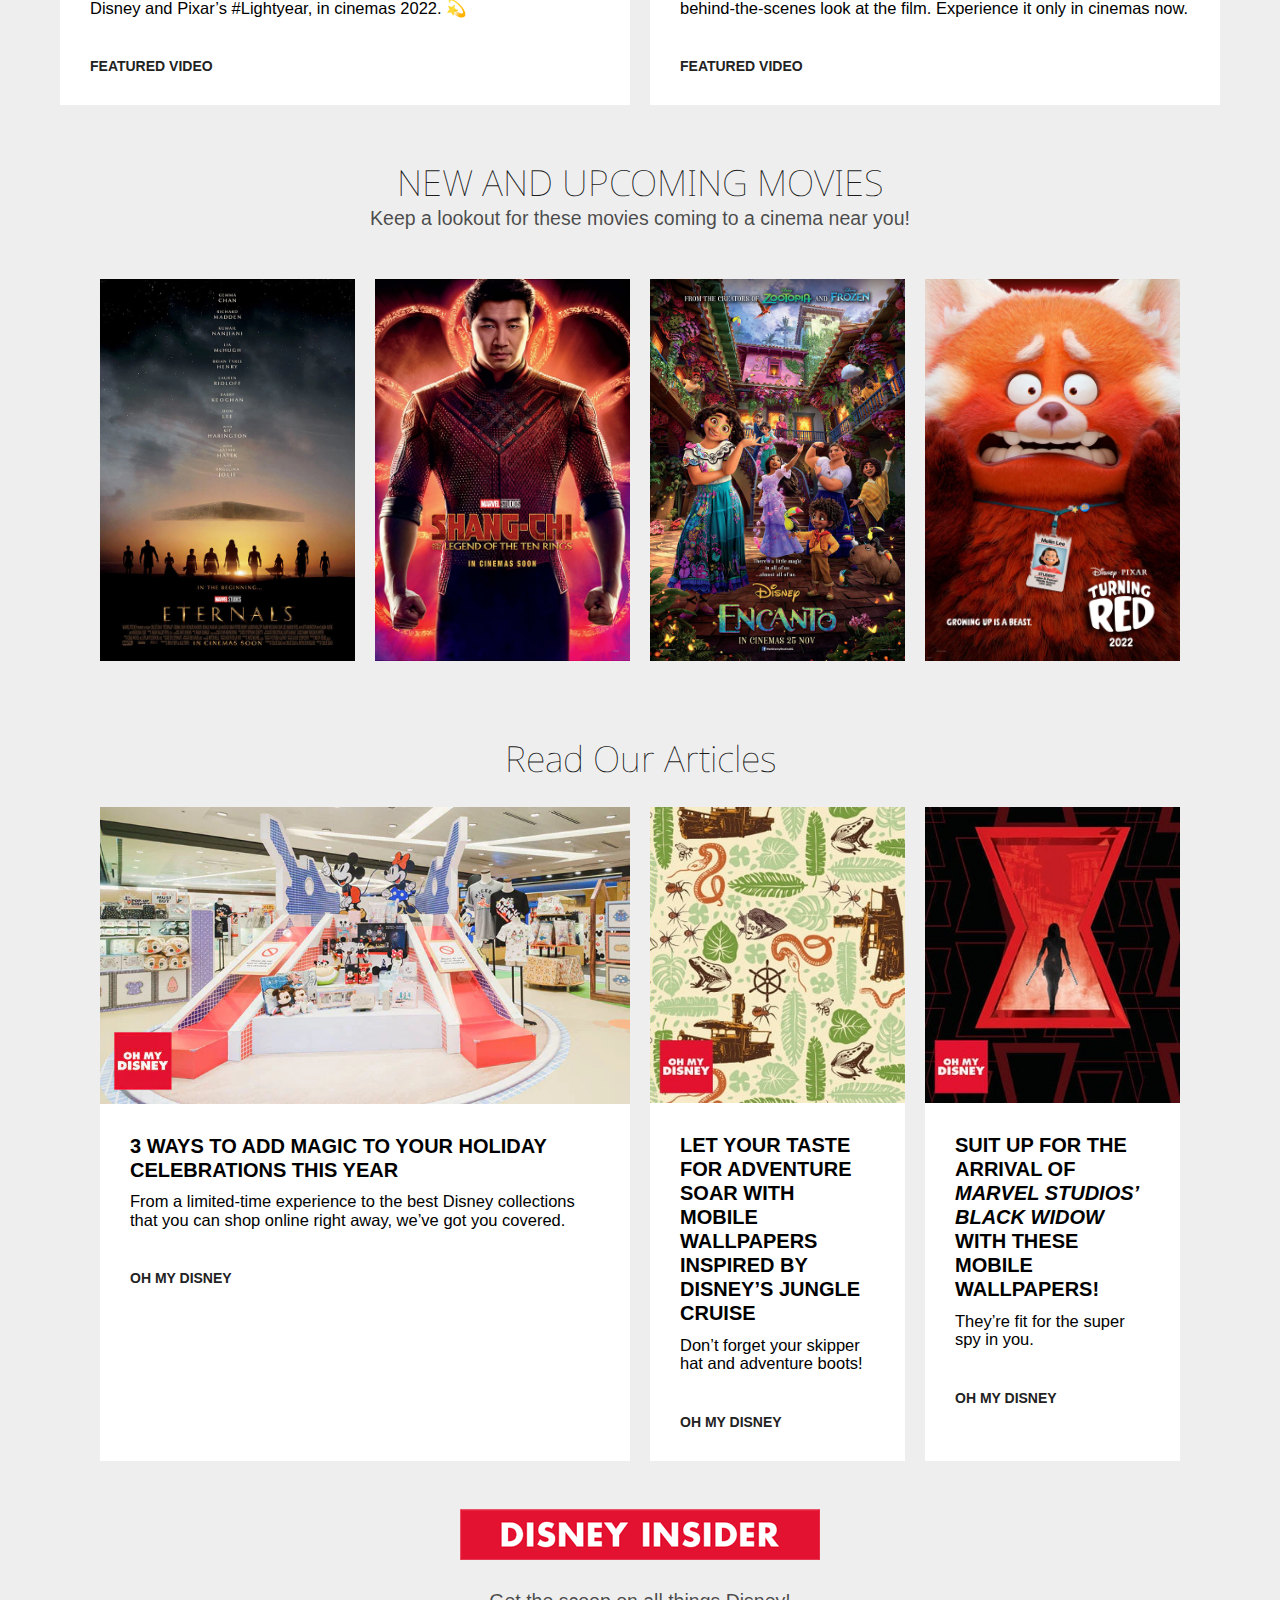
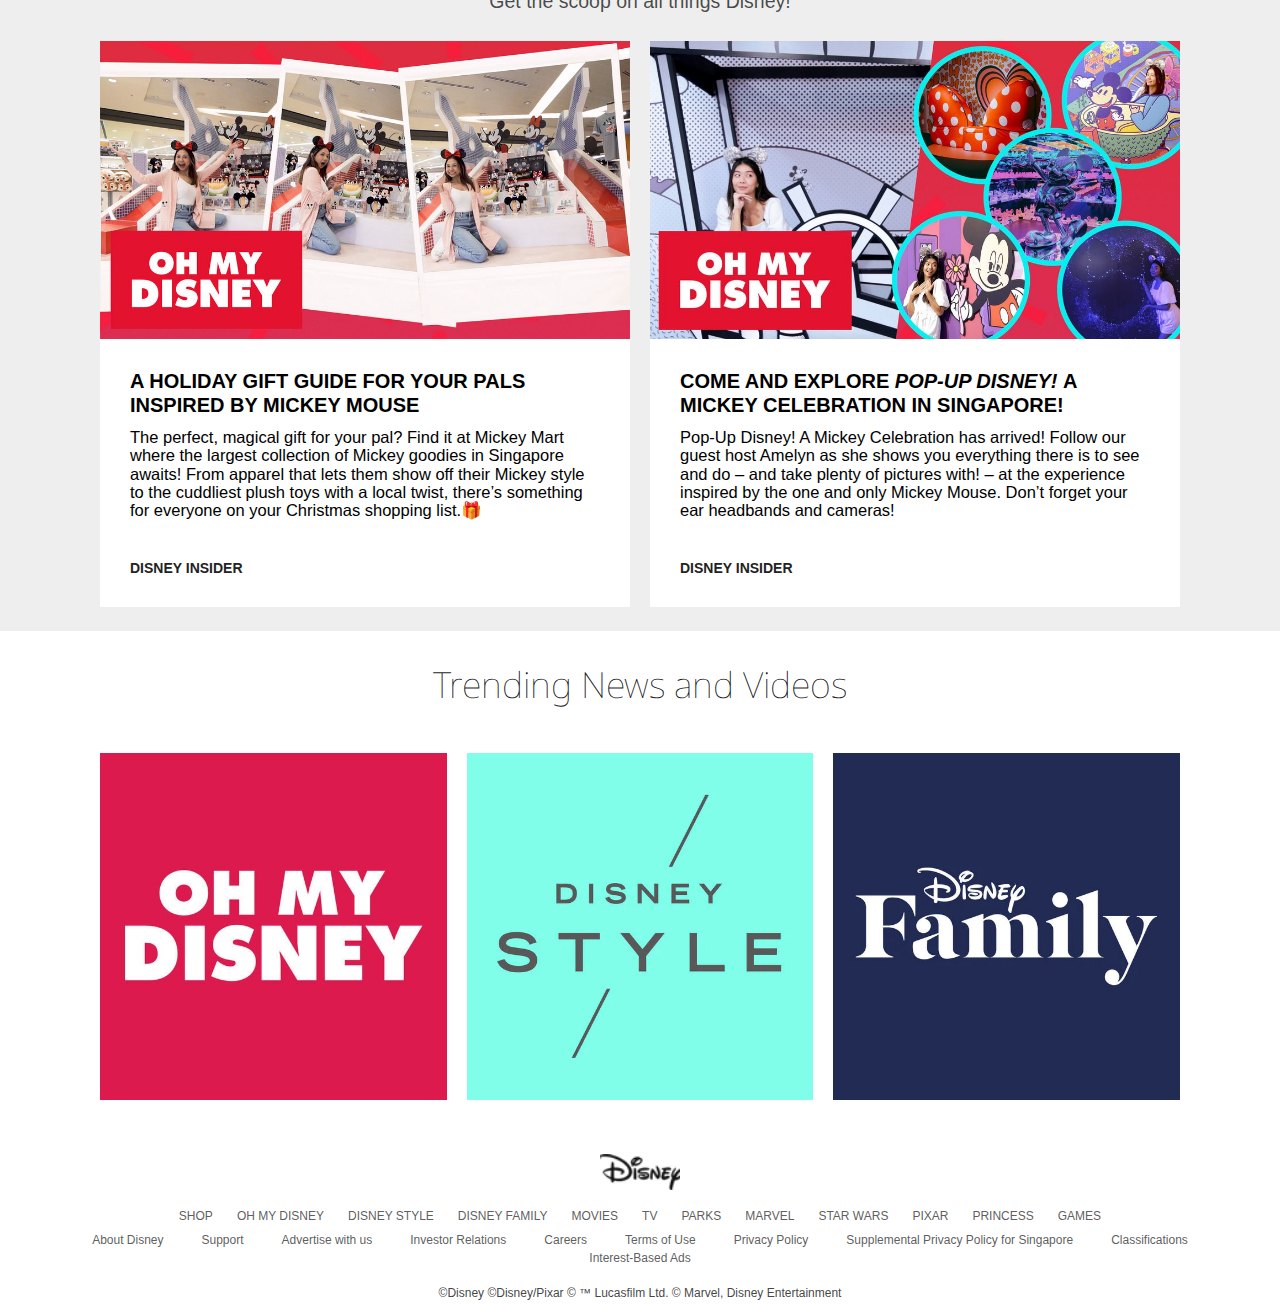
==== commit 25ec0098: "Finish Disney_Homepage" ====
--- a/src/html/index.html
+++ b/src/html/index.html
@@ -14,6 +14,7 @@
 </head>
 <body>
     <div id="app">
+        <!-- Begin header -->
         <div id="header">
             <div class="left-header">
                 <ul class="nav">
@@ -77,8 +78,11 @@
                 <a id="signin-register" href="#">Sign in / Register</a>
             </div>
         </div>
-
+        <!-- End header -->
+
+        <!-- Begin content-container -->
         <div id="content-container">
+            <!-- Begin head-content -->
             <div class="head-content-container">
                 <div class="head-content-line">
                     <a id="head-content-click" href="#"></a>
@@ -88,7 +92,9 @@
                     </span>
                 </div>
             </div>
-
+            <!-- End head-content -->
+
+            <!-- Begin Slider -->
             <div id="slider">
                 <a href="#" id="slider-image-click">
                     <img id="slider-image" src="../../assets/lib/disney/slider.webp" alt="">
@@ -97,7 +103,9 @@
                     <a class="stream-btn" href="#">Stream Now</a>
                 </div>
             </div>
-
+            <!-- End Slider -->
+
+            <!-- Begin main-content-1 -->
             <div id="main-content-1">
                 <div class="main-content-1-container">
                     <div class="item-container item-container-1">
@@ -207,9 +215,9 @@
                     <div class="mc2-item-container mc2-item-1">
                         <div class="mc2-item-flex">
                             <div class="mc2-aspect-ratio">
-                                <a href="#" class="item-link mc2-item-link-">
-                                    <div class="background-image">
-                                        <img src="../../assets/lib/disney/mc2-1.jpeg" alt="" class="mc2-item-image mc2-item-image-">
+                                <a href="#" class="item-link mc2-item-link-1">
+                                    <div class="background-image">
+                                        <img src="../../assets/lib/disney/mc2-1.jpeg" alt="" class="mc2-item-image mc2-item-image-1">
                                     </div>
                                 </a>
                             </div>
@@ -233,9 +241,9 @@
                     <div class="mc2-item-container mc2-item-2">
                         <div class="mc2-item-flex">
                             <div class="mc2-aspect-ratio">
-                                <a href="#" class="item-link mc2-item-link-">
-                                    <div class="background-image">
-                                        <img src="../../assets/lib/disney/mc2-2.png" alt="" class="mc2-item-image mc2-item-image-">
+                                <a href="#" class="item-link mc2-item-link-2">
+                                    <div class="background-image">
+                                        <img src="../../assets/lib/disney/mc2-2.png" alt="" class="mc2-item-image mc2-item-image-2">
                                     </div>
                                 </a>
                             </div>
@@ -398,8 +406,116 @@
                 </div>
             </div>
             <!-- End main-content-4 -->
+
+            <!-- Begin main-content-5 -->
+            <div id="main-content-5">
+                <div class="module-header-container">
+                    <div class="module-header">
+                        <div class="title">
+                            <img src="../../assets/lib/disney/mc5-heading-1.gif" alt="disney-insider">
+                        </div>
+                        <p>Get the scoop on all things Disney!</p>
+                    </div>
+                </div>
+                <div class="main-content-5-grid-container">
+                    <div class="mc5-item-container mc5-item-1">
+                        <div class="mc5-item-flex">
+                            <div class="mc5-aspect-ratio">
+                                <a href="#" class="item-link mc5-item-link-1">
+                                    <div class="background-image">
+                                        <img src="../../assets/lib/disney/mc5-1.jpeg" alt="" class="mc5-item-image mc5-item-image-1">
+                                    </div>
+                                </a>
+                            </div>
+                            <div class="detail-container">
+                                <div class="title">
+                                    <p>
+                                        <b>
+                                            A HOLIDAY GIFT GUIDE FOR YOUR PALS INSPIRED BY MICKEY MOUSE
+                                        </b>
+                                    </p>
+                                </div>
+                                <div class="desc">The perfect, magical gift for your pal? Find it at Mickey Mart where the largest collection of Mickey goodies in Singapore awaits! From apparel that lets them show off their Mickey style to the cuddliest plush toys with a local twist, there’s something for everyone on your Christmas shopping list.🎁</div>
+                                <div class="category">DISNEY INSIDER</div>
+                            </div>
+                        </div>
+                    </div>
+                    <div class="mc5-item-container mc5-item-2">
+                        <div class="mc5-item-flex">
+                            <div class="mc5-aspect-ratio">
+                                <a href="#" class="item-link mc5-item-link-2">
+                                    <div class="background-image">
+                                        <img src="../../assets/lib/disney/mc5-2.jpeg" alt="" class="mc5-item-image mc5-item-image-2">
+                                    </div>
+                                </a>
+                            </div>
+                            <div class="detail-container">
+                                <div class="title">
+                                    <p>
+                                        <b>
+                                            COME AND EXPLORE 
+                                            <i>
+                                                POP-UP DISNEY!
+                                            </i>
+                                            A MICKEY CELEBRATION IN SINGAPORE!
+                                        </b>
+                                    </p>
+                                </div>
+                                <div class="desc">Pop-Up Disney! A Mickey Celebration has arrived! Follow our guest host Amelyn as she shows you everything there is to see and do – and take plenty of pictures with! – at the experience inspired by the one and only Mickey Mouse. Don’t forget your ear headbands and cameras!</div>
+                                <div class="category">DISNEY INSIDER</div>
+                            </div>
+                        </div>
+                    </div>
+                </div>
+            </div>
+            <!-- End main-content-5 -->
+
+            <!-- Begin main-content-6 -->
+            <div id="main-content-6">
+                <div class="module-header-container">
+                    <div class="module-header">
+                        <div class="title">
+                            <h2>
+                                <span class="head-title">Trending News and Videos</span>
+                            </h2>  
+                        </div>
+                    </div>
+                </div>
+                <div class="main-content-6-container">
+                    <div class="item-container item-container-1">
+                        <div class="aspect-ratio item mc6-item-1">
+                            <a href="#" class="item-link item-link-1">
+                                <div class="background-item">
+                                    <img src="../../assets/lib/disney/mc6-1.jpeg" alt="" class="item-image item-image-1">
+                                </div>
+                            </a>
+                        </div>
+                    </div>
+                    <div class="item-container item-container-2">
+                        <div class="aspect-ratio item mc6-item-2">
+                            <a href="#" class="item-link item-link-2">
+                                <div class="background-item">
+                                    <img src="../../assets/lib/disney/mc6-2.webp" alt="" class="item-image item-image-2">
+                                </div>
+                            </a>
+                        </div>
+                    </div>
+                    <div class="item-container item-container-3">
+                        <div class="aspect-ratio item mc6-item-3">
+                            <a href="#" class="item-link item-link-3">
+                                <div class="background-item">
+                                    <img src="../../assets/lib/disney/mc6-3.webp" alt="" class="item-image item-image-3">
+                                </div>
+                            </a>
+                        </div>
+                    </div>
+                </div>
+            </div>
+            <!-- End main-content-6 -->
         </div>
-
+        <!-- End content-container -->
+
+        <!-- Begin footer -->
         <div id="footer">
             <div class="footer-container">
                 <div class="logofooter-container"></div>
@@ -437,6 +553,7 @@
                 </div>
             </div>
         </div>
+        <!-- End footer -->
     </div>
 </body>
 </html>
--- a/assets/css/disney.css
+++ b/assets/css/disney.css
@@ -286,7 +286,7 @@
 /* Begin main-content-3 */
 
 #main-content-3 {
-    padding: 24px 60px;
+    padding: 24px 100px;
 }
 
 .main-content-3-container {
@@ -327,7 +327,7 @@
 /* Begin main-content-4 */
 
 #main-content-4 {
-    padding: 24px 60px;
+    padding: 24px 100px;
 }
 
 .mc4-item-container {
@@ -386,4 +386,99 @@
     transition: 0.25s linear;
 }   
 
-/* End main-content-4 */+/* End main-content-4 */
+
+/* Begin main-content-5 */
+
+#main-content-5 {
+    padding: 24px 100px;
+}
+
+.mc5-item-flex {
+    background-color: #fff;
+    flex-direction: column;
+    flex-grow: 1;
+    min-height: 100%;
+}
+
+.main-content-5-grid-container {
+    display: grid;
+    column-gap: 20px;
+    grid-template-columns: repeat(2, 1fr);
+    justify-items: stretch;
+
+    width: 100%;
+    height: 100%;
+}
+
+.mc5-item-container {
+    position: relative;
+}
+
+.mc5-aspect-ratio {
+    display: block;
+    position: relative;
+    overflow: hidden;
+    padding-bottom: 56.25%;
+    min-height: 100%;
+}
+
+.item-link:hover .mc5-item-image {
+    transform: scale(1.03);
+    cursor: pointer;    
+}
+
+.mc5-item-image {
+    display: block;
+    position: absolute;
+    top: 0;
+    left: 0;
+    width: 100%;
+    height: 100%;
+    transition: 0.25s linear;
+}   
+
+/* End main-content-5 */
+
+/* Begin main-content-6 */
+
+#main-content-6 {
+    background-color: #fff;
+    padding: 24px 100px;
+
+}
+
+#main-content-6 .main-content-6-container {
+    display: grid;
+    grid-template-columns: repeat(3, 1fr);
+    column-gap: 20px;
+    justify-items: stretch;
+
+    width: 100%;
+    height: 100%;
+    padding: 20px 0;
+}
+
+.main-content-6-container .item-container {
+    position: relative;
+}
+
+.main-content-6-container .aspect-ratio {
+    display: block;
+    position: relative;
+    overflow: hidden;
+    padding-bottom: 100%;
+    min-height: 100%;
+}
+
+.main-content-6-container .item-image {
+    display: block;
+    position: absolute;
+    top: 0;
+    left: 0;
+    width: 100%;
+    height: 100%;
+    transition: 0.25s linear;
+}   
+
+/* End main-content-6 */